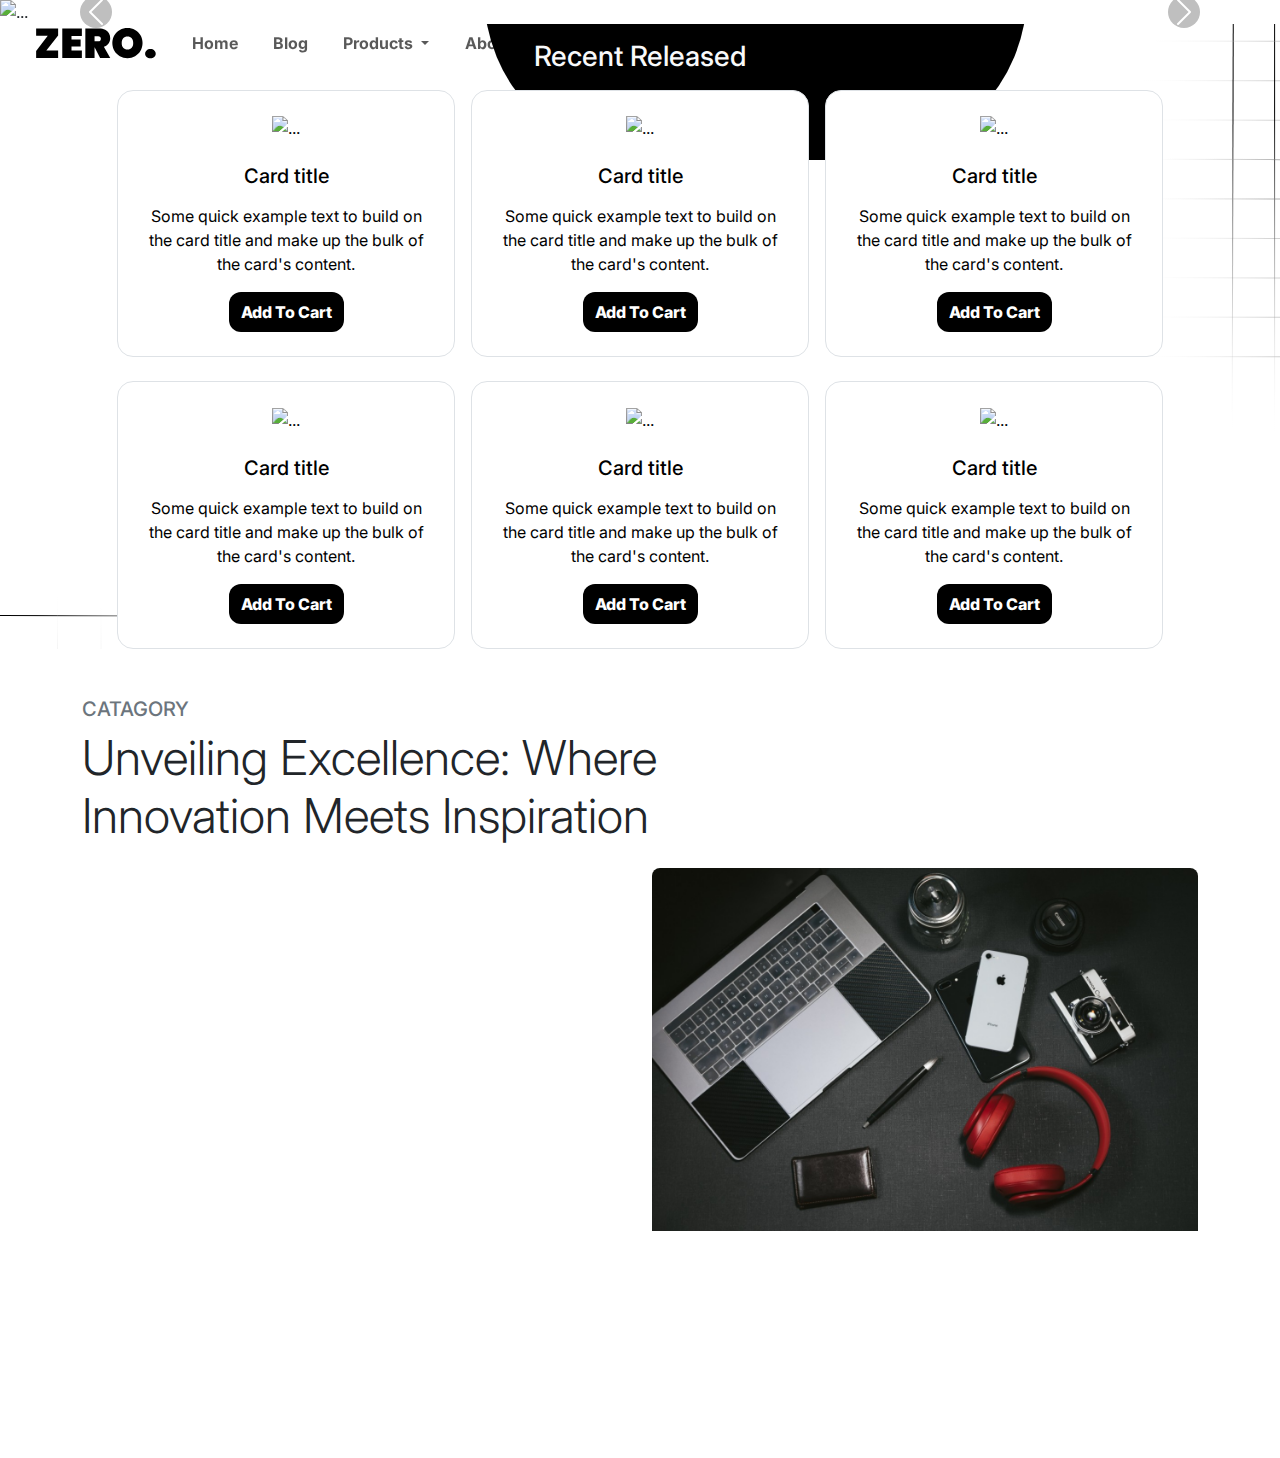
==== index.html @ 2c162dd8 "initital start only" ====
<!DOCTYPE html>
<html lang="en">

<head>
    <meta charset="UTF-8">
    <meta name="viewport" content="width=device-width, initial-scale=1.0">
    <link rel="stylesheet" href="https://fonts.googleapis.com/css2?family=Inter:wght@300;400;500;600;700&display=swap">

    <link href="https://cdn.jsdelivr.net/npm/bootstrap@5.3.2/dist/css/bootstrap.min.css" rel="stylesheet"
        integrity="sha384-T3c6CoIi6uLrA9TneNEoa7RxnatzjcDSCmG1MXxSR1GAsXEV/Dwwykc2MPK8M2HN" crossorigin="anonymous">
        <link rel="stylesheet" href="https://unpkg.com/bootstrap@5.3.2/dist/css/bootstrap.min.css" />
<link rel="stylesheet" href="https://unpkg.com/bs-brain@2.0.3/components/projects/project-3/assets/css/project-3.css" />
    <title>Zero</title>
    <link rel="stylesheet" href="./style.css">
</head>

<body>

    <nav class="navbar navbar-expand-lg top-nav px-4">
        <div class="container-fluid">
            <a class="navbar-brand" href="/index.html"><img width="120" height="60" src="./assets/ZERO..svg" alt=""></a>
            <button class="navbar-toggler" type="button" data-bs-toggle="collapse" data-bs-target="#navbarNavDropdown"
                aria-controls="navbarNavDropdown" aria-expanded="false" aria-label="Toggle navigation">
                <span class="navbar-toggler-icon"></span>
            </button>
        </div>
        <div>
            <div class="collapse navbar-collapse me-3 " id="navbarNavDropdown">
                <ul class="navbar-nav">

                    <li class="nav-item">
                        <a class="nav-link" href="#">Home</a>
                    </li>
                    <li class="nav-item">
                        <a class="nav-link" href="#">Blog</a>
                    </li>
                    <li class="nav-item dropdown">
                        <a class="nav-link dropdown-toggle" href="#" role="button" data-bs-toggle="dropdown"
                            aria-expanded="false">
                            Products
                        </a>
                        <ul class="dropdown-menu">
                            <li><a class="dropdown-item" href="#">Electronics</a></li>
                            <li><a class="dropdown-item" href="#">Kitchen</a></li>
                            <li><a class="dropdown-item" href="#">Toys</a></li>
                        </ul>
                    </li>
                    <li class="nav-item">
                        <a class="nav-link" href="#">About</a>
                    </li>

                </ul>
                <div class=" button-container">
                    <button class="button">Sign In</button>
                </div>
            </div>
        </div>



    </nav>
    <div id="carouselExample" class="carousel slide">
        <div class="carousel-inner">
            <div class="carousel-item active">
                <img src="https://ucarecdn.com/98e37dc9-fd27-4bcd-ae2a-f10ec5ae2c82/-/preview/DsNrzuOj"
                    class="d-block cor-img w-100" alt="...">
            </div>
            <div class="carousel-item">
                <img src="https://i.pinimg.com/originals/bc/fb/47/bcfb4728578dad2bcd084192a1878425.jpg"
                    class="d-block w-100 cor-img" alt="...">
            </div>
            <div class="carousel-item">
                <img src="https://i.pinimg.com/736x/23/e3/ba/23e3bae13faa46cf4274c680a691383e--packaging-design-zoo.jpg"
                    class="d-block w-100 cor-img" alt="...">
            </div>
        </div>
        <button class="carousel-control-prev" type="button" data-bs-target="#carouselExample" data-bs-slide="prev">
            <span class="carousel-control-prev-icon arrow-btn" aria-hidden="true"></span>
            <span class="visually-hidden">Previous</span>
        </button>
        <button class="carousel-control-next" type="button" data-bs-target="#carouselExample" data-bs-slide="next">
            <span class="carousel-control-next-icon arrow-btn" aria-hidden="true"></span>
            <span class="visually-hidden">Next</span>
        </button>
    </div>

    <!-- all products -->
    <div class="bg-here">



        <div class="container d-flex justify-content-center align-content-center">

            <h3 class="text-dark d-md-none text-center my-3">Recent Released</h3>
            <h3 class="text-light d-none d-md-block text-center my-3">Recent Released</h3>

        </div>
        <div class="d-flex justify-content-center align-content-center gap-4 flex-column">


            <div class="d-flex flex-wrap w-100 justify-content-center align-items-center gap-3">
                <div class="border p-4">
                    <div class="d-flex justify-content-center">
                        <a href="" style="text-decoration: none; color: black;">
                            <div class="d-flex justify-content-center flex-column text-center gap-4"
                                style="width: 18rem; text-decoration: none;">
                                <img src="https://i.pinimg.com/736x/23/e3/ba/23e3bae13faa46cf4274c680a691383e--packaging-design-zoo.jpg"
                                    class="card-img-top" alt="...">
                                <div
                                    class="card-body d-flex justify-content-center align-items-center gap-3 flex-column">
                                    <h5 class="card-title text-d mb-3">Card title</h5>
                                    <p class="card-text text-d">Some quick example text to build on the card title and
                                        make up
                                        the bulk
                                        of the card's content.</p>
                                    <a href="#" class="text-d  btn button-main ">Add To Cart</a>
                                </div>
                            </div>
                        </a>
                    </div>
                </div>
                <div class="border p-4">
                    <div class="d-flex justify-content-center">
                        <a href="" style="text-decoration: none; color: black;">
                            <div class="d-flex justify-content-center flex-column text-center gap-4"
                                style="width: 18rem; text-decoration: none;">
                                <img src="https://i.pinimg.com/736x/23/e3/ba/23e3bae13faa46cf4274c680a691383e--packaging-design-zoo.jpg"
                                    class="card-img-top" alt="...">
                                <div
                                    class="card-body d-flex justify-content-center align-items-center gap-3 flex-column">
                                    <h5 class="card-title text-d mb-3">Card title</h5>
                                    <p class="card-text text-d">Some quick example text to build on the card title and
                                        make up
                                        the bulk
                                        of the card's content.</p>
                                    <a href="#" class="text-d  btn button-main ">Add To Cart</a>
                                </div>
                            </div>
                        </a>
                    </div>
                </div>
                <div class="border p-4">
                    <div class="d-flex justify-content-center">
                        <a href="" style="text-decoration: none; color: black;">
                            <div class="d-flex justify-content-center flex-column text-center gap-4"
                                style="width: 18rem; text-decoration: none;">
                                <img src="https://i.pinimg.com/736x/23/e3/ba/23e3bae13faa46cf4274c680a691383e--packaging-design-zoo.jpg"
                                    class="card-img-top" alt="...">
                                <div
                                    class="card-body d-flex justify-content-center align-items-center gap-3 flex-column">
                                    <h5 class="card-title text-d mb-3">Card title</h5>
                                    <p class="card-text text-d">Some quick example text to build on the card title and
                                        make up
                                        the bulk
                                        of the card's content.</p>
                                    <a href="#" class="text-d  btn button-main ">Add To Cart</a>
                                </div>
                            </div>
                        </a>
                    </div>
                </div>
            </div>
            <div class="d-flex flex-wrap w-100 justify-content-center align-items-center gap-3">
                <div class="border p-4">
                    <div class="d-flex justify-content-center">
                        <a href="" style="text-decoration: none; color: black;">
                            <div class="d-flex justify-content-center flex-column text-center gap-4"
                                style="width: 18rem; text-decoration: none;">
                                <img src="https://i.pinimg.com/736x/23/e3/ba/23e3bae13faa46cf4274c680a691383e--packaging-design-zoo.jpg"
                                    class="card-img-top" alt="...">
                                <div
                                    class="card-body d-flex justify-content-center align-items-center gap-3 flex-column">
                                    <h5 class="card-title text-d mb-3">Card title</h5>
                                    <p class="card-text text-d">Some quick example text to build on the card title and
                                        make up
                                        the bulk
                                        of the card's content.</p>
                                    <a href="#" class="text-d  btn button-main ">Add To Cart</a>
                                </div>
                            </div>
                        </a>
                    </div>
                </div>
                <div class="border p-4">
                    <div class="d-flex justify-content-center">
                        <a href="" style="text-decoration: none; color: black;">
                            <div class="d-flex justify-content-center flex-column text-center gap-4"
                                style="width: 18rem; text-decoration: none;">
                                <img src="https://i.pinimg.com/736x/23/e3/ba/23e3bae13faa46cf4274c680a691383e--packaging-design-zoo.jpg"
                                    class="card-img-top" alt="...">
                                <div
                                    class="card-body d-flex justify-content-center align-items-center gap-3 flex-column">
                                    <h5 class="card-title text-d mb-3">Card title</h5>
                                    <p class="card-text text-d">Some quick example text to build on the card title and
                                        make up
                                        the bulk
                                        of the card's content.</p>
                                    <a href="#" class="text-d  btn button-main ">Add To Cart</a>
                                </div>
                            </div>
                        </a>
                    </div>
                </div>
                <div class="border p-4">
                    <div class="d-flex justify-content-center">
                        <a href="" style="text-decoration: none; color: black;">
                            <div class="d-flex justify-content-center flex-column text-center gap-4"
                                style="width: 18rem; text-decoration: none;">
                                <img src="https://i.pinimg.com/736x/23/e3/ba/23e3bae13faa46cf4274c680a691383e--packaging-design-zoo.jpg"
                                    class="card-img-top" alt="...">
                                <div
                                    class="card-body d-flex justify-content-center align-items-center gap-3 flex-column">
                                    <h5 class="card-title text-d mb-3">Card title</h5>
                                    <p class="card-text text-d">Some quick example text to build on the card title and
                                        make up
                                        the bulk
                                        of the card's content.</p>
                                    <a href="#" class="text-d  btn button-main ">Add To Cart</a>
                                </div>
                            </div>
                        </a>
                    </div>
                </div>
            </div>



        </div>




    </div>



    <!-- Catagory -->


    <div class="cat">
        <!-- Project 3 - Bootstrap Brain Component -->
<section class="py-3 py-md-5 py-xl-8">


    <div class="container">
      <div class="row">
        <div class="col-12 col-md-10 col-lg-8">
          <h3 class="fs-5 mb-2 text-secondary text-uppercase">Catagory</h3>
          <h2 class="display-5 mb-4">Unveiling Excellence: Where Innovation Meets Inspiration</h2>
        </div>
      </div>
    </div>
  
    <div class="container overflow-hidden">
      <div class="row gy-3 gy-lg-4 gy-lg-0x">
        <div class="col-12 col-lg-6">
          <figure class="rounded rounded-3 overflow-hidden bsb-overlay-hover m-0">
            <a href="#!">
              <img class="img-fluid bsb-scale-up bsb-hover-scale" loading="lazy" src="https://i.pinimg.com/originals/cb/fd/49/cbfd49e97ed34912db8c4d9eaa8e880f.jpg" alt="">
            </a>
            <figcaption>
              <h3 class="text-white bsb-hover-fadeInLeft">Beauty And Cosmatics</h3>
              <div class="text-white bsb-hover-fadeInRight">Products</div>
            </figcaption>
          </figure>
        </div>
        <div class="col-12 col-lg-6">
          <figure class="rounded rounded-3 overflow-hidden bsb-overlay-hover m-0">
            <a href="#!">
              <img class="img-fluid bsb-scale bsb-hover-scale-up" loading="lazy" height="1000" src="./assets/Frame 3.png" alt="">
            </a>
            <figcaption>
              <h3 class="text-white bsb-hover-fadeInUp">Logo Evolution</h3>
              <div class="text-white bsb-hover-fadeInDown">Design</div>
            </figcaption>
          </figure>
        </div>
        <div class="col-12 col-lg-6">
          <figure class="rounded rounded-3 overflow-hidden bsb-overlay-hover m-0">
            <a href="#!">
              <img class="img-fluid bsb-scale bsb-hover-scale-up" loading="lazy" height="1000"  src="https://i.ytimg.com/vi/2gpWCQ6hToQ/maxresdefault.jpg" alt="">
            </a>
            <figcaption>
              <h3 class="text-white bsb-hover-fadeInUp">Grocery Products</h3>
              <div class="text-white bsb-hover-fadeInDown">Fresh & Healthy</div>
            </figcaption>
          </figure>
        </div>

        <div class="col-12 col-lg-6">
            <figure class="rounded rounded-3 overflow-hidden bsb-overlay-hover m-0">
              <a href="#!">
                <img class="img-fluid bsb-scale-up bsb-hover-scale" loading="lazy" src="https://i.ytimg.com/vi/rWjClg3gan0/maxresdefault.jpg" alt="">
              </a>
              <figcaption>
                <h3 class="text-white bsb-hover-fadeInLeft">Fashion Assesories</h3>
                <div class="text-white bsb-hover-fadeInRight">Products</div>
              </figcaption>
            </figure>
          </div>
      </div>
    </div>
  </section>
    </div>

    <script src="https://cdn.jsdelivr.net/npm/bootstrap@5.3.2/dist/js/bootstrap.bundle.min.js"
        integrity="sha384-C6RzsynM9kWDrMNeT87bh95OGNyZPhcTNXj1NW7RuBCsyN/o0jlpcV8Qyq46cDfL"
        crossorigin="anonymous"></script>
</body>

</html>
---- style.css ----
@media (max-width: 769px) {
    .navbar {
        background-color: white;
        position: relative;
    }
    .header{
        color: #000;
    }
  
}

@media (min-width: 769px) {
    .navbar {
        top: 0;
        position: fixed;
        z-index: 3;
        background-color: transparent;
    }

    .button {
        margin-left: 50rem;
    }
  
}

body {
    font-family: inter;
}

* {
    text-decoration: none;
}

.nav-link {
    font-weight: 700;
}

.navbar-nav li a {
    border-radius: 1rem;
    margin-right: 1.2rem;

}

.navbar-nav li a:hover {
    color: white;
    background-color: #000;
    border-radius: 1rem;
    transition: 100ms ease-in;
}

.button {
    display: flex;
    border-radius: 12px;
    justify-content: center;
    align-items: center;
    width: 5rem;
    font-weight: 800;
    background-color: black;
    color: white;
    height: 2.5rem;
    border: none;

}

.button:hover {
    transition: 300ms ease-in-out;
    border-radius: 2rem;
    background-color: rgb(39, 39, 39);
    color: white;

}

.button-container {
    margin-right: 2rem;
}

.button-container:hover {
    border-radius: 1.3rem;
}

.top-nav {
    display: fixed;
}



.slide {
    width: 100%;
}

.arrow-btn {
    background-color: gray;
    width: 2rem;
    height: 2rem;
    border-radius: 9999px;
}

.cor-img {
    max-width: 100%;
}

.text-d {
    text-decoration: none;
}
.button-main {
    display: flex;
    border-radius: 12px;
    justify-content: center;
    align-items: center;
    color: white;
    font-weight: 800;
    background-color: black;
    color: white;
    height: 2.5rem;
    border: none;

}
.border{
   
        border: 5px solid #000; /* You can adjust the color and thickness as needed */   
        border-radius: 1rem;
        background-color: white;
        background-size: contain;

}

.bg-here{
    background-image: url(./assets/product-bg.svg);
}
.catagory{
    width: 40%;
    height: 100px;
    margin-left: 3rem;
}
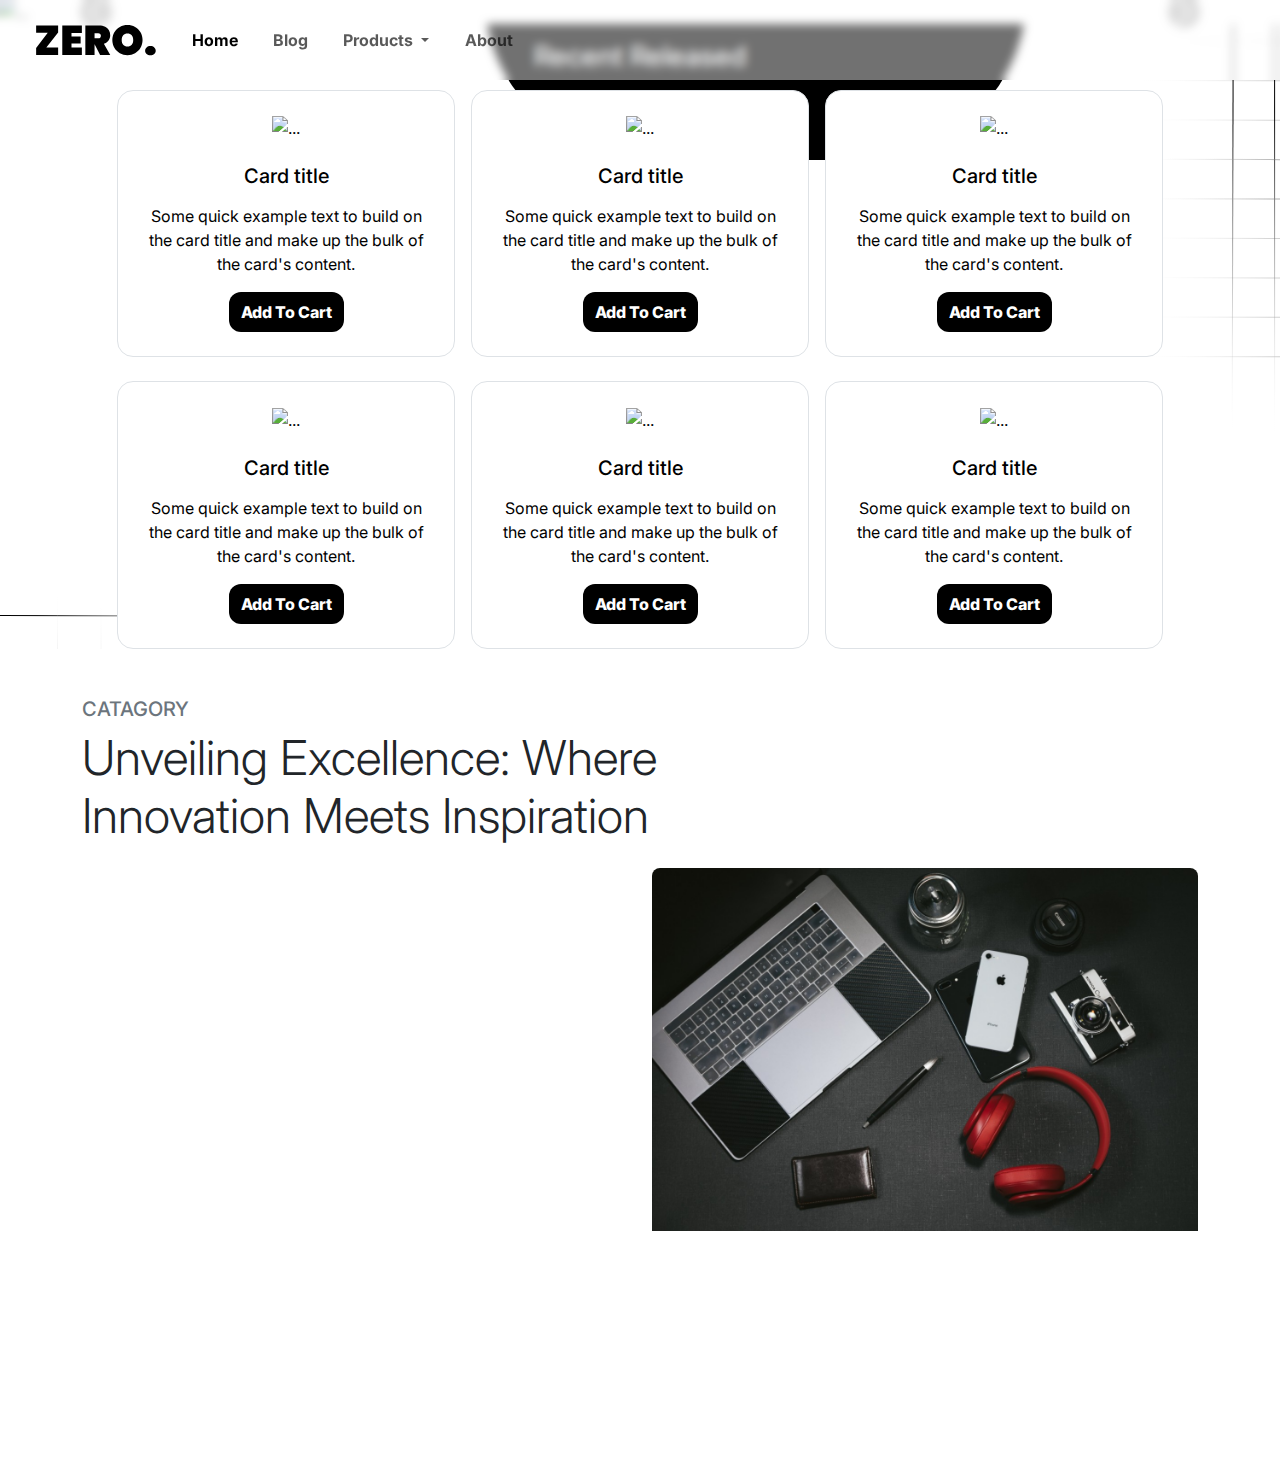
==== commit 211972ff: "Blog page" ====
--- a/index.html
+++ b/index.html
@@ -8,9 +8,10 @@
 
     <link href="https://cdn.jsdelivr.net/npm/bootstrap@5.3.2/dist/css/bootstrap.min.css" rel="stylesheet"
         integrity="sha384-T3c6CoIi6uLrA9TneNEoa7RxnatzjcDSCmG1MXxSR1GAsXEV/Dwwykc2MPK8M2HN" crossorigin="anonymous">
-        <link rel="stylesheet" href="https://unpkg.com/bootstrap@5.3.2/dist/css/bootstrap.min.css" />
-<link rel="stylesheet" href="https://unpkg.com/bs-brain@2.0.3/components/projects/project-3/assets/css/project-3.css" />
-    <title>Zero</title>
+    <link rel="stylesheet" href="https://unpkg.com/bootstrap@5.3.2/dist/css/bootstrap.min.css" />
+    <link rel="stylesheet"
+        href="https://unpkg.com/bs-brain@2.0.3/components/projects/project-3/assets/css/project-3.css" />
+    <title>Zero-Blog Page</title>
     <link rel="stylesheet" href="./style.css">
 </head>
 
@@ -29,10 +30,10 @@
                 <ul class="navbar-nav">
 
                     <li class="nav-item">
-                        <a class="nav-link" href="#">Home</a>
+                        <a class="nav-link active" href="/index.html">Home</a>
                     </li>
                     <li class="nav-item">
-                        <a class="nav-link" href="#">Blog</a>
+                        <a class="nav-link" href="/Blog.html">Blog</a>
                     </li>
                     <li class="nav-item dropdown">
                         <a class="nav-link dropdown-toggle" href="#" role="button" data-bs-toggle="dropdown"
@@ -239,68 +240,73 @@
 
     <div class="cat">
         <!-- Project 3 - Bootstrap Brain Component -->
-<section class="py-3 py-md-5 py-xl-8">
-
-
-    <div class="container">
-      <div class="row">
-        <div class="col-12 col-md-10 col-lg-8">
-          <h3 class="fs-5 mb-2 text-secondary text-uppercase">Catagory</h3>
-          <h2 class="display-5 mb-4">Unveiling Excellence: Where Innovation Meets Inspiration</h2>
-        </div>
-      </div>
-    </div>
-  
-    <div class="container overflow-hidden">
-      <div class="row gy-3 gy-lg-4 gy-lg-0x">
-        <div class="col-12 col-lg-6">
-          <figure class="rounded rounded-3 overflow-hidden bsb-overlay-hover m-0">
-            <a href="#!">
-              <img class="img-fluid bsb-scale-up bsb-hover-scale" loading="lazy" src="https://i.pinimg.com/originals/cb/fd/49/cbfd49e97ed34912db8c4d9eaa8e880f.jpg" alt="">
-            </a>
-            <figcaption>
-              <h3 class="text-white bsb-hover-fadeInLeft">Beauty And Cosmatics</h3>
-              <div class="text-white bsb-hover-fadeInRight">Products</div>
-            </figcaption>
-          </figure>
-        </div>
-        <div class="col-12 col-lg-6">
-          <figure class="rounded rounded-3 overflow-hidden bsb-overlay-hover m-0">
-            <a href="#!">
-              <img class="img-fluid bsb-scale bsb-hover-scale-up" loading="lazy" height="1000" src="./assets/Frame 3.png" alt="">
-            </a>
-            <figcaption>
-              <h3 class="text-white bsb-hover-fadeInUp">Logo Evolution</h3>
-              <div class="text-white bsb-hover-fadeInDown">Design</div>
-            </figcaption>
-          </figure>
-        </div>
-        <div class="col-12 col-lg-6">
-          <figure class="rounded rounded-3 overflow-hidden bsb-overlay-hover m-0">
-            <a href="#!">
-              <img class="img-fluid bsb-scale bsb-hover-scale-up" loading="lazy" height="1000"  src="https://i.ytimg.com/vi/2gpWCQ6hToQ/maxresdefault.jpg" alt="">
-            </a>
-            <figcaption>
-              <h3 class="text-white bsb-hover-fadeInUp">Grocery Products</h3>
-              <div class="text-white bsb-hover-fadeInDown">Fresh & Healthy</div>
-            </figcaption>
-          </figure>
-        </div>
-
-        <div class="col-12 col-lg-6">
-            <figure class="rounded rounded-3 overflow-hidden bsb-overlay-hover m-0">
-              <a href="#!">
-                <img class="img-fluid bsb-scale-up bsb-hover-scale" loading="lazy" src="https://i.ytimg.com/vi/rWjClg3gan0/maxresdefault.jpg" alt="">
-              </a>
-              <figcaption>
-                <h3 class="text-white bsb-hover-fadeInLeft">Fashion Assesories</h3>
-                <div class="text-white bsb-hover-fadeInRight">Products</div>
-              </figcaption>
-            </figure>
-          </div>
-      </div>
-    </div>
-  </section>
+        <section class="py-3 py-md-5 py-xl-8">
+
+
+            <div class="container">
+                <div class="row">
+                    <div class="col-12 col-md-10 col-lg-8">
+                        <h3 class="fs-5 mb-2 text-secondary text-uppercase">Catagory</h3>
+                        <h2 class="display-5 mb-4">Unveiling Excellence: Where Innovation Meets Inspiration</h2>
+                    </div>
+                </div>
+            </div>
+
+            <div class="container overflow-hidden">
+                <div class="row gy-3 gy-lg-4 gy-lg-0x">
+                    <div class="col-12 col-lg-6">
+                        <figure class="rounded rounded-3 overflow-hidden bsb-overlay-hover m-0">
+                            <a href="#!">
+                                <img class="img-fluid bsb-scale-up bsb-hover-scale" loading="lazy"
+                                    src="https://i.pinimg.com/originals/cb/fd/49/cbfd49e97ed34912db8c4d9eaa8e880f.jpg"
+                                    alt="">
+                            </a>
+                            <figcaption>
+                                <h3 class="text-white bsb-hover-fadeInLeft">Beauty And Cosmatics</h3>
+                                <div class="text-white bsb-hover-fadeInRight">Products</div>
+                            </figcaption>
+                        </figure>
+                    </div>
+                    <div class="col-12 col-lg-6">
+                        <figure class="rounded rounded-3 overflow-hidden bsb-overlay-hover m-0">
+                            <a href="#!">
+                                <img class="img-fluid bsb-scale bsb-hover-scale-up" loading="lazy" height="1000"
+                                    src="./assets/Frame 3.png" alt="">
+                            </a>
+                            <figcaption>
+                                <h3 class="text-white bsb-hover-fadeInUp">Logo Evolution</h3>
+                                <div class="text-white bsb-hover-fadeInDown">Design</div>
+                            </figcaption>
+                        </figure>
+                    </div>
+                    <div class="col-12 col-lg-6">
+                        <figure class="rounded rounded-3 overflow-hidden bsb-overlay-hover m-0">
+                            <a href="#!">
+                                <img class="img-fluid bsb-scale bsb-hover-scale-up" loading="lazy" height="1000"
+                                    src="https://i.ytimg.com/vi/2gpWCQ6hToQ/maxresdefault.jpg" alt="">
+                            </a>
+                            <figcaption>
+                                <h3 class="text-white bsb-hover-fadeInUp">Grocery Products</h3>
+                                <div class="text-white bsb-hover-fadeInDown">Fresh & Healthy</div>
+                            </figcaption>
+                        </figure>
+                    </div>
+
+                    <div class="col-12 col-lg-6">
+                        <figure class="rounded rounded-3 overflow-hidden bsb-overlay-hover m-0">
+                            <a href="#!">
+                                <img class="img-fluid bsb-scale-up bsb-hover-scale" loading="lazy"
+                                    src="https://i.ytimg.com/vi/rWjClg3gan0/maxresdefault.jpg" alt="">
+                            </a>
+                            <figcaption>
+                                <h3 class="text-white bsb-hover-fadeInLeft">Fashion Assesories</h3>
+                                <div class="text-white bsb-hover-fadeInRight">Products</div>
+                            </figcaption>
+                        </figure>
+                    </div>
+                </div>
+            </div>
+        </section>
     </div>
 
     <script src="https://cdn.jsdelivr.net/npm/bootstrap@5.3.2/dist/js/bootstrap.bundle.min.js"
--- a/style.css
+++ b/style.css
@@ -3,24 +3,27 @@
         background-color: white;
         position: relative;
     }
-    .header{
+
+    .header {
         color: #000;
     }
-  
+
 }
 
 @media (min-width: 769px) {
     .navbar {
         top: 0;
+        height: 80px;
+        backdrop-filter: blur(5px);
         position: fixed;
         z-index: 3;
-        background-color: transparent;
+        background-color: rgba(255, 255, 255, 0.444);
     }
 
     .button {
         margin-left: 50rem;
     }
-  
+
 }
 
 body {
@@ -102,6 +105,7 @@
 .text-d {
     text-decoration: none;
 }
+
 .button-main {
     display: flex;
     border-radius: 12px;
@@ -115,19 +119,22 @@
     border: none;
 
 }
-.border{
-   
-        border: 5px solid #000; /* You can adjust the color and thickness as needed */   
-        border-radius: 1rem;
-        background-color: white;
-        background-size: contain;
+
+.border {
+
+    border: 5px solid #000;
+    /* You can adjust the color and thickness as needed */
+    border-radius: 1rem;
+    background-color: white;
+    background-size: contain;
 
 }
 
-.bg-here{
+.bg-here {
     background-image: url(./assets/product-bg.svg);
 }
-.catagory{
+
+.catagory {
     width: 40%;
     height: 100px;
     margin-left: 3rem;
